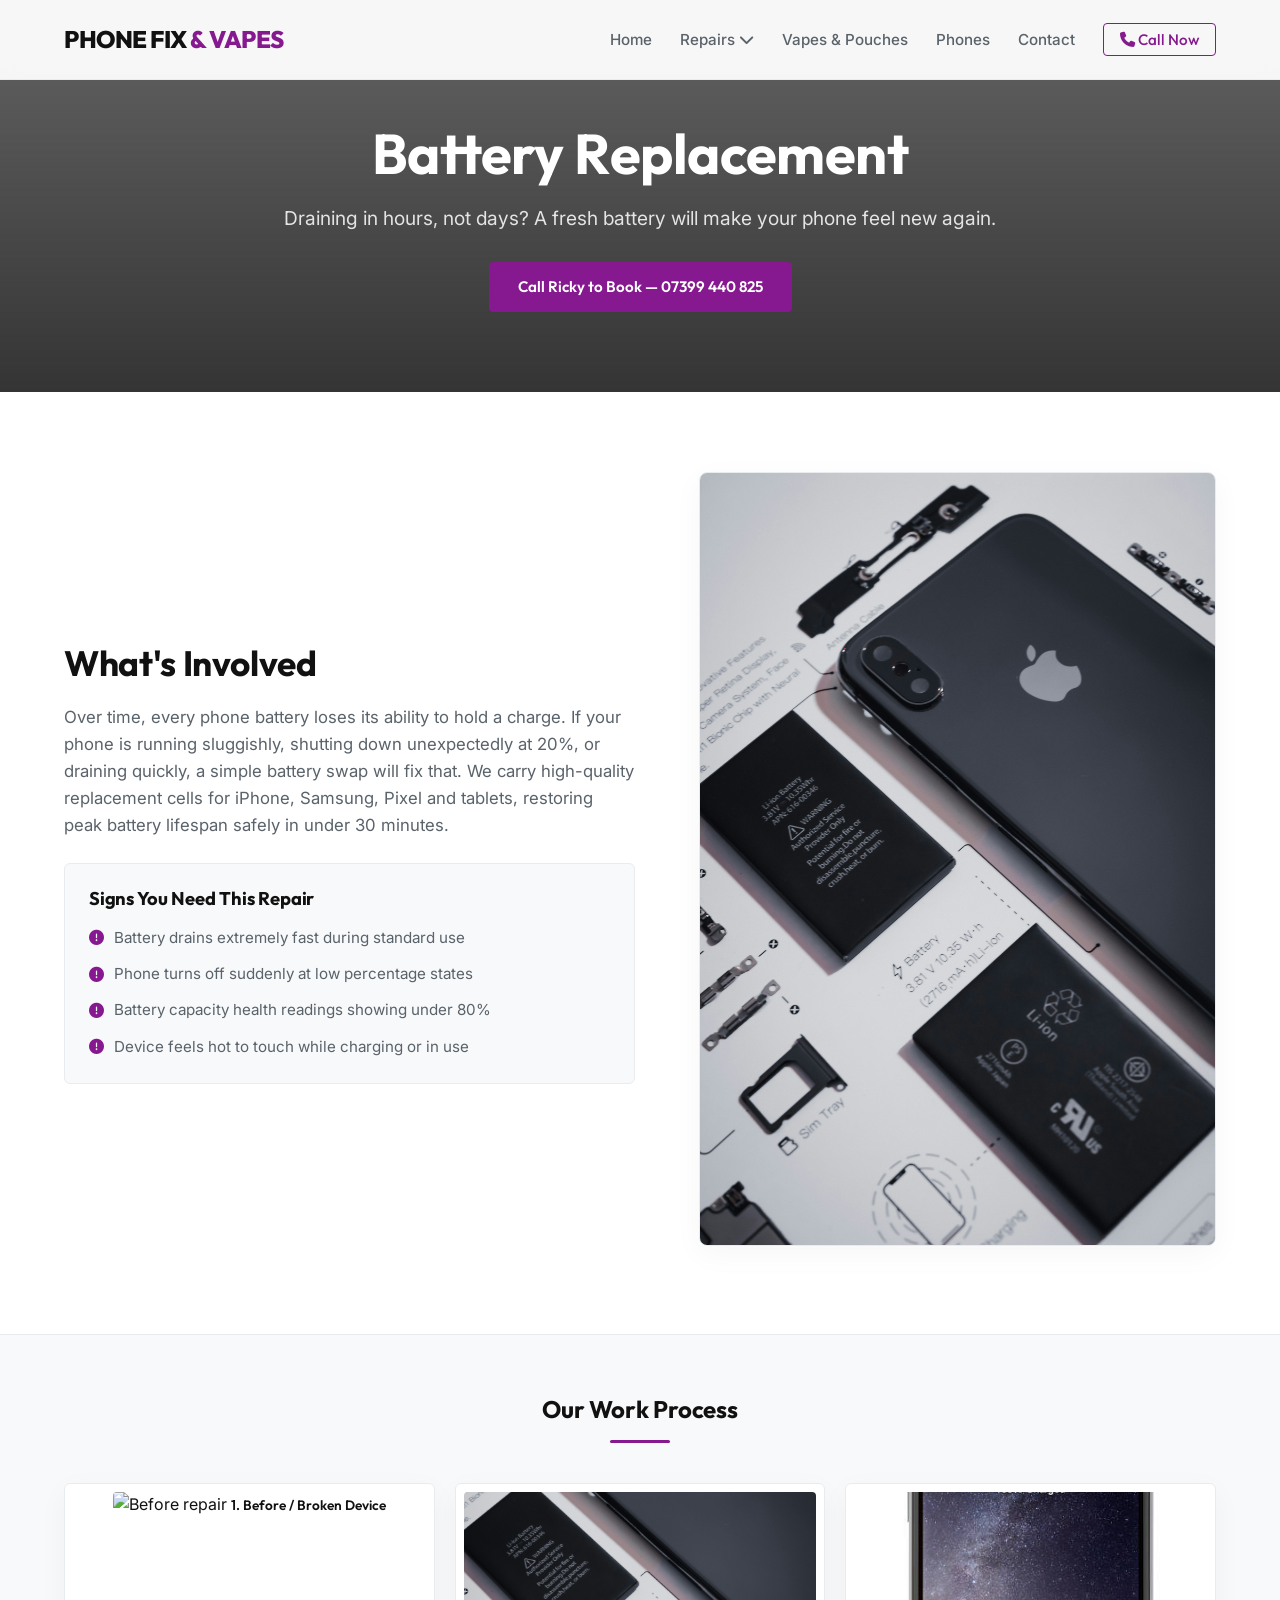
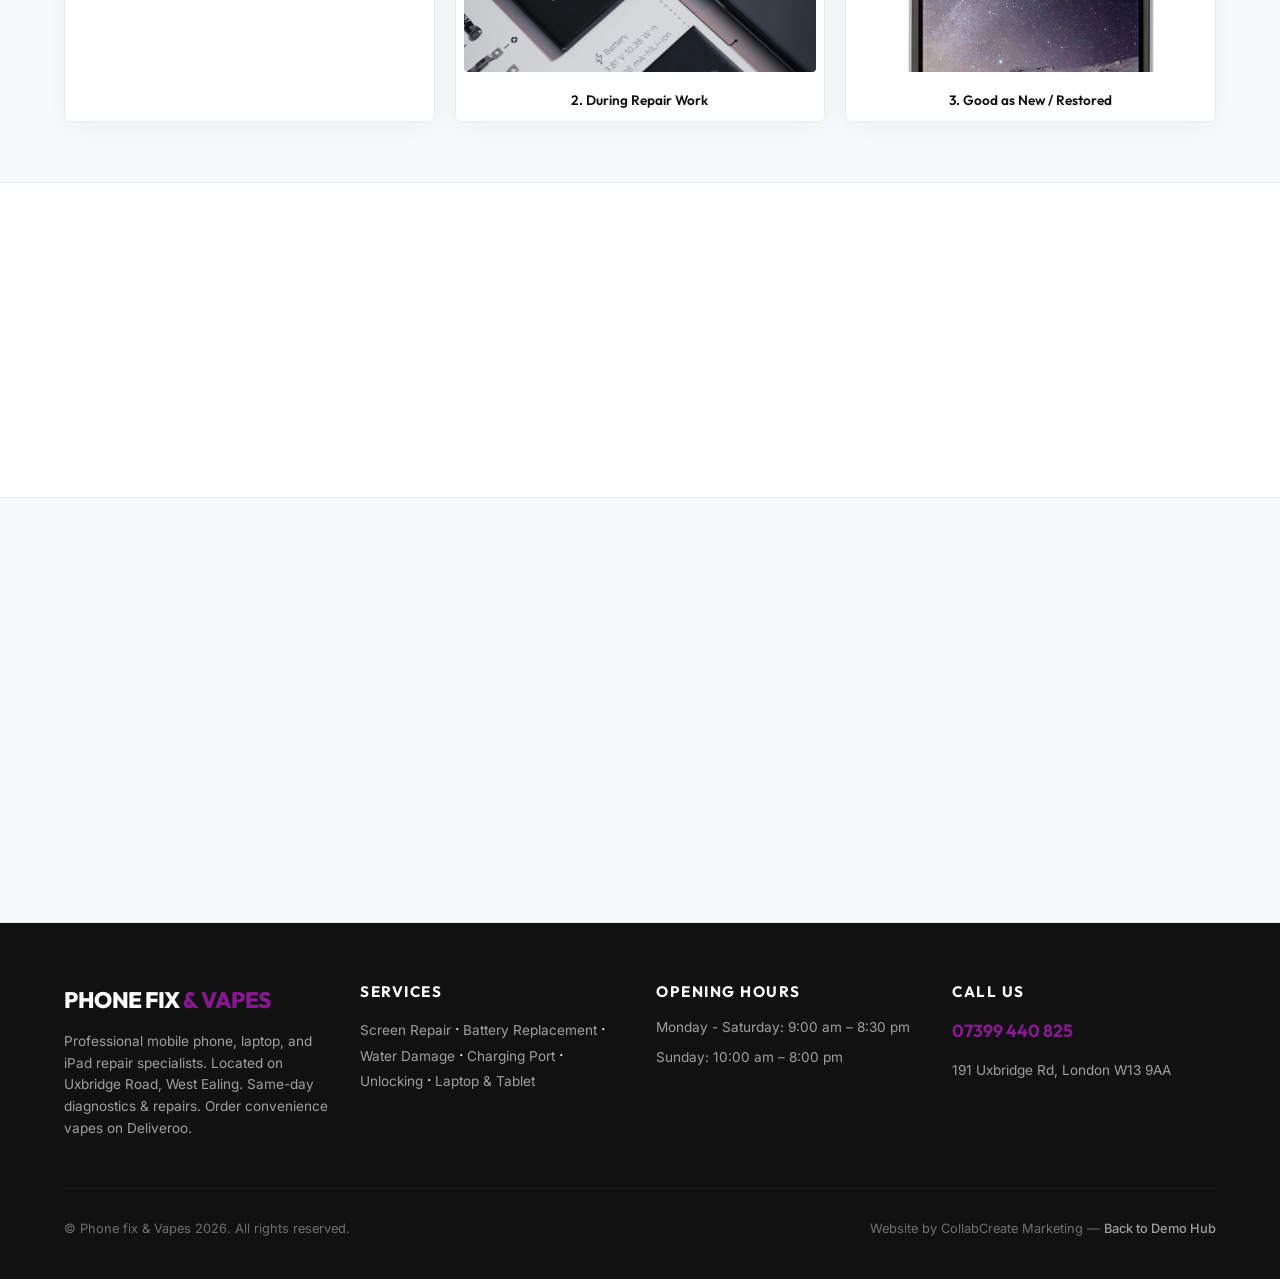
==== battery-replacement.html @ a638925f "Initial commit" ====
<!DOCTYPE html>
<html lang="en">
<head>
    <meta charset="UTF-8">
    <meta name="viewport" content="width=device-width, initial-scale=1.0">
    <title>Battery Replacement | Phone fix &amp; Vapes West Ealing</title>
    <meta name="description" content="Draining in hours, not days? A fresh battery will make your phone feel new again.">
    <!-- Google Fonts -->
    <link href="https://fonts.googleapis.com/css2?family=Outfit:wght@300;400;500;600;700;800&family=Inter:wght@300;400;500;600;700&display=swap" rel="stylesheet">
    <!-- FontAwesome Icons -->
    <link rel="stylesheet" href="https://cdnjs.cloudflare.com/ajax/libs/font-awesome/6.4.0/css/all.min.css">
    <!-- CSS Stylesheet -->
    <link rel="stylesheet" href="style.css">
</head>
<body>
    <!-- Sticky Navigation Bar -->
    <nav class="navbar">
        <div class="container nav-container">
            <a href="index.html" class="logo">PHONE FIX <span class="primary-text">&amp; VAPES</span></a>
            <ul class="nav-links" id="navLinks">
                <li><a href="index.html">Home</a></li>
                <li class="dropdown">
                    <a href="#" class="dropdown-trigger">Repairs <i class="fa-solid fa-chevron-down"></i></a>
                    <ul class="dropdown-menu">
                        <li><a href="screen-repair.html">Screen Repair</a></li>
                        <li><a href="battery-replacement.html">Battery Replacement</a></li>
                        <li><a href="water-damage.html">Water Damage</a></li>
                        <li><a href="charging-port.html">Charging Port Repair</a></li>
                        <li><a href="phone-unlocking.html">Phone Unlocking</a></li>
                        <li><a href="laptop-tablet.html">Laptop &amp; Tablet Repair</a></li>
                    </ul>
                </li>
                <li><a href="vapes-pouches.html">Vapes &amp; Pouches</a></li>
                <li><a href="phones-in-store.html">Phones</a></li>
                <li><a href="contact.html">Contact</a></li>
                <li><a href="tel:07399440825" class="btn-nav-cta"><i class="fa-solid fa-phone"></i> Call Now</a></li>
            </ul>
            <div class="hamburger" id="hamburger">
                <i class="fa-solid fa-bars"></i>
            </div>
        </div>
    </nav>

    <!-- Service Hero -->
    <section class="service-hero" style="background-image: linear-gradient(rgba(17, 17, 17, 0.65), rgba(17, 17, 17, 0.85)), url('Battery dead image 1.jpg');">
        <div class="container text-center reveal">
            <h1>Battery Replacement</h1>
            <p>Draining in hours, not days? A fresh battery will make your phone feel new again.</p>
            <a href="tel:07399440825" class="btn btn-primary">Call Ricky to Book — 07399 440 825</a>
        </div>
    </section>

    <!-- What's Involved -->
    <section class="service-details">
        <div class="container details-grid">
            <div class="details-text reveal">
                <h2>What's Involved</h2>
                <p>Over time, every phone battery loses its ability to hold a charge. If your phone is running sluggishly, shutting down unexpectedly at 20%, or draining quickly, a simple battery swap will fix that. We carry high-quality replacement cells for iPhone, Samsung, Pixel and tablets, restoring peak battery lifespan safely in under 30 minutes.</p>
                
                <div class="symptoms-box">
                    <h3>Signs You Need This Repair</h3>
                    <ul class="symptoms-list">
                        <li><i class='fa-solid fa-circle-exclamation'></i> Battery drains extremely fast during standard use</li><li><i class='fa-solid fa-circle-exclamation'></i> Phone turns off suddenly at low percentage states</li><li><i class='fa-solid fa-circle-exclamation'></i> Battery capacity health readings showing under 80%</li><li><i class='fa-solid fa-circle-exclamation'></i> Device feels hot to touch while charging or in use</li>
                    </ul>
                </div>
            </div>
            <div class="details-image reveal">
                <img src="Battery replacment page 2.jpg" alt="Technician working on device" class="in-process-img">
            </div>
        </div>
    </section>

    <!-- Gallery Row -->
    <section class="service-gallery">
        <div class="container">
            <div class="section-header text-center reveal">
                <h2>Our Work Process</h2>
                <div class="accent-divider"></div>
            </div>
            <div class="gallery-row reveal">
                <div class="gallery-item-wrapper" onclick="openLightbox('Battery dead image 1.jpg', 'Initial Diagnosis State')">
                    <img src="Battery dead image 1.jpg" alt="Before repair">
                    <span>1. Before / Broken Device</span>
                </div>
                <div class="gallery-item-wrapper" onclick="openLightbox('Battery replacment page 2.jpg', 'Repair Work In Progress')">
                    <img src="Battery replacment page 2.jpg" alt="During repair">
                    <span>2. During Repair Work</span>
                </div>
                <div class="gallery-item-wrapper" onclick="openLightbox('Battery fixed 100 percent.jpg', 'Final Repaired Device')">
                    <img src="Battery fixed 100 percent.jpg" alt="After repair">
                    <span>3. Good as New / Restored</span>
                </div>
            </div>
        </div>
    </section>

    <!-- CTA Section -->
    <section class="service-cta text-center reveal">
        <div class="container">
            <h2>Don't Wait — Get It Fixed Today</h2>
            <p>Most Battery Replacement repairs are completed in under 30 minutes. Walk in or call Ricky to check parts.</p>
            <a href="tel:07399440825" class="btn btn-primary">Call 07399 440 825</a>
        </div>
    </section>

    <!-- Related Services -->
    <section class="related-services">
        <div class="container">
            <div class="section-header text-center reveal">
                <h2>Other Repairs We Do</h2>
                <div class="accent-divider"></div>
            </div>
            <div class="related-grid reveal">
                <div class="related-card">
                    <h3>Screen Repair</h3>
                    <p>Shattered glass or dead pixel replacement panel swaps.</p>
                    <a href="screen-repair.html" class="learn-more">Learn More &rarr;</a>
                </div>
                <div class="related-card">
                    <h3>Battery Replacement</h3>
                    <p>Restore charge lifespan back to original full day limits.</p>
                    <a href="battery-replacement.html" class="learn-more">Learn More &rarr;</a>
                </div>
                <div class="related-card">
                    <h3>Charging Port Repair</h3>
                    <p>Resolve bad connectors or charger cords slipping free.</p>
                    <a href="charging-port.html" class="learn-more">Learn More &rarr;</a>
                </div>
            </div>
        </div>
    </section>
    
    <!-- Shared Footer -->
    <footer class="footer">
        <div class="container">
            <div class="footer-grid">
                <div class="footer-brand">
                    <a href="index.html" class="footer-logo">PHONE FIX <span class="primary-text">&amp; VAPES</span></a>
                    <p>Professional mobile phone, laptop, and iPad repair specialists. Located on Uxbridge Road, West Ealing. Same-day diagnostics & repairs. Order convenience vapes on Deliveroo.</p>
                </div>
                <div class="footer-links">
                    <h4>Services</h4>
                    <p>
                        <a href="screen-repair.html">Screen Repair</a> &middot; 
                        <a href="battery-replacement.html">Battery Replacement</a> &middot; 
                        <a href="water-damage.html">Water Damage</a> &middot; 
                        <a href="charging-port.html">Charging Port</a> &middot; 
                        <a href="phone-unlocking.html">Unlocking</a> &middot; 
                        <a href="laptop-tablet.html">Laptop &amp; Tablet</a>
                    </p>
                </div>
                <div class="footer-hours">
                    <h4>Opening Hours</h4>
                    <ul>
                        <li>Monday - Saturday: 9:00 am &ndash; 8:30 pm</li>
                        <li>Sunday: 10:00 am &ndash; 8:00 pm</li>
                    </ul>
                </div>
                <div class="footer-contact">
                    <h4>Call us</h4>
                    <p class="phone-num"><a href="tel:07399440825">07399 440 825</a></p>
                    <p class="address-text" style="margin-top: 15px;">191 Uxbridge Rd, London W13 9AA</p>
                </div>
            </div>
            <div class="footer-bottom">
                <p>&copy; Phone fix &amp; Vapes 2026. All rights reserved.</p>
                <p class="agency-credit">Website by CollabCreate Marketing &mdash; <a href="http://localhost:8080/index.html">Back to Demo Hub</a></p>
            </div>
        </div>
    </footer>

    <!-- Lightbox Modal -->
    <div id="lightbox" class="lightbox" onclick="closeLightbox()">
        <span class="lightbox-close" onclick="closeLightbox()">&times;</span>
        <img id="lightbox-img" class="lightbox-content" src="" alt="Enlarged gallery view">
        <div id="lightbox-caption" class="lightbox-caption"></div>
    </div>

    <!-- Core JavaScript -->
    <script>
        // Hamburger toggle
        const hamburger = document.getElementById('hamburger');
        const navLinks = document.getElementById('navLinks');
        
        hamburger.addEventListener('click', () => {
            navLinks.classList.toggle('active');
            hamburger.querySelector('i').classList.toggle('fa-bars');
            hamburger.querySelector('i').classList.toggle('fa-xmark');
        });

        // Intersection Observer Scroll Animations
        const revealElements = document.querySelectorAll('.reveal');
        const observer = new IntersectionObserver((entries, obs) => {
            entries.forEach(entry => {
                if (entry.isIntersecting) {
                    entry.target.classList.add('active');
                    obs.unobserve(entry.target);
                }
            });
        }, { threshold: 0.15 });
        revealElements.forEach(el => observer.observe(el));

        // Lightbox functionality
        function openLightbox(src, caption) {
            const lightbox = document.getElementById('lightbox');
            const img = document.getElementById('lightbox-img');
            const cap = document.getElementById('lightbox-caption');
            
            img.src = src;
            cap.innerHTML = caption;
            lightbox.classList.add('active');
            
            document.body.style.overflow = 'hidden';
        }

        function closeLightbox() {
            const lightbox = document.getElementById('lightbox');
            lightbox.classList.remove('active');
            document.body.style.overflow = '';
        }
    </script>
</body>
</html>
---- style.css ----
/* Phone fix & Vapes Site Stylesheet */
:root {
    --bg-main: #ffffff;
    --bg-card: #ffffff;
    --bg-alternate: #f8f9fa;
    --text-main: #111111;
    --text-muted: #5a626a;
    --border-color: #e9ecef;
    --primary: #86198f; /* Brand Purple/Magenta */
    --primary-hover: #a21caf;
    --primary-glow: rgba(162, 28, 175, 0.15);
    --shadow: 0 8px 30px rgba(0, 0, 0, 0.04);
    --font-sans: 'Inter', sans-serif;
    --font-heading: 'Outfit', sans-serif;
    --nav-height: 80px;
}

/* Global Reset */
* {
    margin: 0;
    padding: 0;
    box-sizing: border-box;
}

html, body {
    width: 100%;
    overflow-x: hidden;
    background-color: var(--bg-main);
    color: var(--text-main);
    font-family: var(--font-sans);
    line-height: 1.6;
    scroll-behavior: smooth;
}

/* Layout Utilities */
.container {
    max-width: 1200px;
    margin: 0 auto;
    padding: 0 24px;
    width: 100%;
}

.text-center {
    text-align: center;
}

.primary-text {
    color: var(--primary);
}

.accent-divider {
    width: 60px;
    height: 3px;
    background-color: var(--primary);
    margin: 16px auto 0;
    border-radius: 2px;
}

.section-subtitle {
    display: inline-block;
    font-family: var(--font-heading);
    font-size: 0.8rem;
    font-weight: 700;
    text-transform: uppercase;
    letter-spacing: 3px;
    color: var(--primary);
    margin-bottom: 12px;
}

/* Typography */
h1, h2, h3, h4 {
    font-family: var(--font-heading);
    font-weight: 700;
    letter-spacing: -0.01em;
    line-height: 1.2;
}

/* Scroll Animations */
.reveal {
    opacity: 0;
    transform: translateY(30px);
    transition: all 0.8s cubic-bezier(0.16, 1, 0.3, 1);
}

.reveal.active {
    opacity: 1;
    transform: translateY(0);
}

/* Buttons */
.btn {
    display: inline-flex;
    align-items: center;
    justify-content: center;
    gap: 10px;
    padding: 12px 28px;
    font-family: var(--font-heading);
    font-size: 0.95rem;
    font-weight: 600;
    text-decoration: none;
    border-radius: 4px;
    transition: all 0.3s ease;
    cursor: pointer;
}

.btn-primary {
    background-color: var(--primary);
    color: #ffffff;
    border: 1px solid var(--primary);
}

.btn-primary:hover {
    background-color: var(--primary-hover);
    border-color: var(--primary-hover);
    transform: translateY(-2px);
    box-shadow: 0 8px 20px var(--primary-glow);
}

.btn-outline {
    background-color: transparent;
    color: var(--text-main);
    border: 1px solid var(--border-color);
}

.btn-outline:hover {
    background-color: var(--bg-alternate);
    border-color: var(--primary);
    color: var(--primary);
    transform: translateY(-2px);
}

.deliveroo-tag {
    display: inline-flex;
    align-items: center;
    gap: 6px;
    background-color: #00cdbc;
    color: #ffffff;
    font-family: var(--font-heading);
    font-size: 0.85rem;
    font-weight: 700;
    padding: 10px 18px;
    border-radius: 4px;
    box-shadow: var(--shadow);
}

/* Navigation Bar */
.navbar {
    position: fixed;
    top: 0;
    left: 0;
    width: 100%;
    height: var(--nav-height);
    background-color: rgba(255, 255, 255, 0.95);
    backdrop-filter: blur(8px);
    -webkit-backdrop-filter: blur(8px);
    border-bottom: 1px solid var(--border-color);
    z-index: 1000;
    display: flex;
    align-items: center;
}

.nav-container {
    display: flex;
    justify-content: space-between;
    align-items: center;
}

.logo {
    font-family: var(--font-heading);
    font-size: 1.5rem;
    font-weight: 800;
    color: var(--text-main);
    text-decoration: none;
    letter-spacing: -0.5px;
}

.nav-links {
    display: flex;
    align-items: center;
    list-style: none;
    gap: 28px;
}

.nav-links a {
    color: var(--text-muted);
    text-decoration: none;
    font-size: 0.95rem;
    font-weight: 500;
    transition: color 0.3s ease;
}

.nav-links a:hover {
    color: var(--text-main);
}

.btn-nav-cta {
    background-color: transparent;
    color: var(--primary) !important;
    border: 1px solid var(--primary);
    padding: 6px 16px;
    border-radius: 4px;
    font-family: var(--font-heading);
    font-size: 0.85rem;
    font-weight: 600;
}

.btn-nav-cta:hover {
    background-color: var(--primary);
    color: #ffffff !important;
}

.hamburger {
    display: none;
    color: var(--text-main);
    font-size: 1.4rem;
    cursor: pointer;
}

/* Dropdown Menu */
.dropdown {
    position: relative;
}

.dropdown-menu {
    display: none;
    position: absolute;
    top: 100%;
    left: 0;
    background-color: var(--bg-card);
    border: 1px solid var(--border-color);
    box-shadow: var(--shadow);
    list-style: none;
    min-width: 220px;
    border-radius: 4px;
    padding: 10px 0;
    z-index: 100;
}

.dropdown-menu li a {
    display: block;
    padding: 10px 20px;
    color: var(--text-main);
    font-size: 0.9rem;
    text-transform: none;
    letter-spacing: normal;
}

.dropdown-menu li a:hover {
    background-color: var(--bg-alternate);
    color: var(--primary);
}

.dropdown:hover .dropdown-menu {
    display: block;
}

/* Hero Section */
.hero {
    padding: calc(var(--nav-height) + 60px) 0 80px;
    background-size: cover;
    background-position: center;
    position: relative;
}

.hero-grid {
    display: grid;
    grid-template-columns: 1.1fr 0.9fr;
    gap: 48px;
    align-items: center;
}

.hero-content .eyebrow {
    font-family: var(--font-heading);
    color: var(--primary);
    font-size: 0.8rem;
    font-weight: 700;
    text-transform: uppercase;
    letter-spacing: 3px;
    margin-bottom: 20px;
    display: block;
}

.hero h1 {
    font-size: 3.8rem;
    margin-bottom: 20px;
    color: var(--text-main);
}

.hero-tagline {
    font-size: 1.15rem;
    color: var(--text-muted);
    margin-bottom: 32px;
}

.hero-btns {
    display: flex;
    gap: 16px;
    margin-bottom: 32px;
}

.walk-ins-tag {
    display: flex;
    flex-wrap: wrap;
    gap: 12px;
}

.badge {
    display: inline-flex;
    align-items: center;
    gap: 6px;
    background-color: var(--bg-alternate);
    border: 1px solid var(--border-color);
    color: var(--text-muted);
    padding: 6px 12px;
    border-radius: 4px;
    font-size: 0.8rem;
    font-weight: 600;
}

.badge i {
    color: var(--primary);
}

.hero-image-wrapper {
    position: relative;
    width: 100%;
}

.hero-image-frame {
    position: relative;
    border: 1px solid var(--border-color);
    padding: 10px;
    border-radius: 8px;
    background-color: var(--bg-card);
    box-shadow: var(--shadow);
    cursor: pointer;
    overflow: hidden;
}

.hero-image {
    width: 100%;
    border-radius: 4px;
    display: block;
    object-fit: cover;
    aspect-ratio: 4/5;
    transition: transform 0.5s ease;
}

.hero-image-frame:hover .hero-image {
    transform: scale(1.02);
}

.frame-overlay {
    position: absolute;
    top: 10px;
    left: 10px;
    right: 10px;
    bottom: 10px;
    background-color: rgba(17, 17, 17, 0.85);
    display: flex;
    flex-direction: column;
    align-items: center;
    justify-content: center;
    gap: 10px;
    color: #ffffff;
    opacity: 0;
    transition: opacity 0.3s ease;
    border-radius: 4px;
}

.hero-image-frame:hover .frame-overlay {
    opacity: 1;
}

.frame-overlay i {
    font-size: 1.8rem;
    color: var(--primary);
}

.frame-overlay span {
    font-family: var(--font-heading);
    font-size: 0.8rem;
    font-weight: 600;
    text-transform: uppercase;
    letter-spacing: 1.5px;
}

/* Services Grid on Home */
.services {
    padding: 80px 0;
    background-color: var(--bg-alternate);
    border-top: 1px solid var(--border-color);
    border-bottom: 1px solid var(--border-color);
}

.services .section-header {
    margin-bottom: 48px;
}

.services .subheading {
    color: var(--text-muted);
    font-size: 1.05rem;
    margin-top: 8px;
}

.services-grid {
    display: grid;
    grid-template-columns: repeat(3, 1fr);
    gap: 24px;
}

.service-card-link {
    text-decoration: none;
}

.service-card {
    height: 280px;
    border-radius: 8px;
    background-size: cover;
    background-position: center;
    position: relative;
    overflow: hidden;
    display: flex;
    align-items: flex-end;
    transition: transform 0.3s ease, box-shadow 0.3s ease;
}

.service-card:hover {
    transform: translateY(-4px);
    box-shadow: 0 12px 30px rgba(0, 0, 0, 0.15);
}

.card-content {
    padding: 24px;
    color: #ffffff;
    width: 100%;
    z-index: 2;
}

.service-card h3 {
    font-size: 1.4rem;
    margin-bottom: 6px;
    color: #ffffff;
}

.service-card p {
    font-size: 0.85rem;
    color: rgba(255, 255, 255, 0.8);
    margin-bottom: 12px;
}

.learn-more {
    font-family: var(--font-heading);
    font-size: 0.85rem;
    font-weight: 600;
    color: var(--primary);
}

/* Why Us Section */
.why-us {
    padding: 80px 0;
}

.why-us-grid {
    display: grid;
    grid-template-columns: repeat(3, 1fr);
    gap: 32px;
    margin-top: 48px;
}

.why-card {
    background-color: var(--bg-card);
    border: 1px solid var(--border-color);
    border-radius: 8px;
    padding: 32px;
    box-shadow: var(--shadow);
}

.why-icon {
    font-size: 2.2rem;
    color: var(--primary);
    margin-bottom: 20px;
}

.why-card h3 {
    font-size: 1.25rem;
    margin-bottom: 12px;
}

.why-card p {
    color: var(--text-muted);
    font-size: 0.9rem;
}

/* Vapes Teaser */
.vapes-teaser {
    padding: 80px 0;
    background-color: var(--bg-alternate);
    border-top: 1px solid var(--border-color);
    border-bottom: 1px solid var(--border-color);
}

.vapes-teaser-grid {
    display: grid;
    grid-template-columns: 1.1fr 0.9fr;
    gap: 48px;
    align-items: center;
}

.vapes-teaser-content h2 {
    font-size: 2.5rem;
    margin-bottom: 16px;
}

.vapes-teaser-content p {
    color: var(--text-muted);
    margin-bottom: 24px;
    font-size: 1.05rem;
}

.disclaimer-text {
    font-size: 0.75rem;
    color: var(--text-muted);
    margin-top: 16px;
}

.teaser-brand-img {
    width: 45%;
    max-width: 180px;
    border-radius: 8px;
    border: 1px solid var(--border-color);
    box-shadow: var(--shadow);
}

.vape-brand-anchors {
    display: flex;
    justify-content: center;
    gap: 20px;
}

/* Phones Teaser */
.phones-teaser {
    padding: 80px 0;
}

.phones-teaser-grid {
    display: grid;
    grid-template-columns: 1fr 1fr;
    gap: 48px;
    align-items: center;
}

.phones-teaser-content h2 {
    font-size: 2.5rem;
    margin-bottom: 16px;
}

.phones-teaser-content p {
    color: var(--text-muted);
    margin-bottom: 24px;
    font-size: 1.05rem;
}

.phone-anchors-grid {
    display: grid;
    grid-template-columns: repeat(3, 1fr);
    gap: 16px;
}

.phone-item-card {
    text-align: center;
    background-color: var(--bg-alternate);
    border: 1px solid var(--border-color);
    padding: 16px;
    border-radius: 8px;
}

.phone-item-card img {
    width: 100%;
    height: auto;
    max-height: 120px;
    object-fit: contain;
    margin-bottom: 10px;
}

.phone-item-card span {
    font-family: var(--font-heading);
    font-size: 0.8rem;
    font-weight: 600;
}

/* Reviews on Home */
.reviews {
    padding: 80px 0;
    background-color: var(--bg-alternate);
    border-top: 1px solid var(--border-color);
    border-bottom: 1px solid var(--border-color);
}

.reviews-grid {
    display: grid;
    grid-template-columns: repeat(3, 1fr);
    gap: 24px;
    margin-top: 40px;
}

.review-card {
    background-color: var(--bg-card);
    border: 1px solid var(--border-color);
    padding: 32px;
    border-radius: 6px;
    box-shadow: var(--shadow);
    display: flex;
    flex-direction: column;
    justify-content: space-between;
}

.review-card .review-text {
    font-style: italic;
    font-size: 0.95rem;
    color: var(--text-muted);
    margin-bottom: 20px;
}

.review-author {
    font-family: var(--font-heading);
    font-weight: 600;
    font-size: 0.85rem;
    display: flex;
    justify-content: space-between;
    align-items: center;
}

.stars {
    color: #ffb400;
    font-size: 0.8rem;
}

/* Final CTA */
.final-cta {
    padding: 100px 0;
    background-size: cover;
    background-position: center;
    color: #ffffff;
}

.final-cta h2 {
    font-size: 3rem;
    margin-bottom: 16px;
    color: #ffffff;
}

.final-cta p {
    font-size: 1.15rem;
    color: rgba(255, 255, 255, 0.85);
    margin-bottom: 30px;
}

.btn-large {
    padding: 14px 40px;
    font-size: 1.1rem;
}

/* Service Page Styling */
.service-hero {
    padding: 120px 0 80px;
    background-size: cover;
    background-position: center;
    color: #ffffff;
}

.service-hero h1 {
    font-size: 3.5rem;
    color: #ffffff;
    margin-bottom: 16px;
}

.service-hero p {
    font-size: 1.2rem;
    color: rgba(255, 255, 255, 0.85);
    margin-bottom: 28px;
}

.details-grid {
    display: grid;
    grid-template-columns: 1.05fr 0.95fr;
    gap: 64px;
    align-items: center;
}

.service-details {
    padding: 80px 0;
}

.details-text h2 {
    font-size: 2.2rem;
    margin-bottom: 20px;
}

.details-text p {
    color: var(--text-muted);
    font-size: 1.05rem;
    margin-bottom: 24px;
}

.symptoms-box {
    background-color: var(--bg-alternate);
    border: 1px solid var(--border-color);
    padding: 24px;
    border-radius: 6px;
}

.symptoms-box h3 {
    font-size: 1.15rem;
    margin-bottom: 16px;
}

.symptoms-list {
    list-style: none;
    display: flex;
    flex-direction: column;
    gap: 12px;
}

.symptoms-list li {
    font-size: 0.95rem;
    color: var(--text-muted);
    display: flex;
    align-items: center;
    gap: 10px;
}

.symptoms-list li i {
    color: var(--primary);
}

.in-process-img {
    width: 100%;
    border-radius: 8px;
    border: 1px solid var(--border-color);
    box-shadow: var(--shadow);
}

.service-gallery {
    padding: 60px 0;
    background-color: var(--bg-alternate);
    border-top: 1px solid var(--border-color);
    border-bottom: 1px solid var(--border-color);
}

.gallery-row {
    display: grid;
    grid-template-columns: repeat(auto-fit, minmax(250px, 1fr));
    gap: 20px;
    margin-top: 40px;
}

.gallery-item-wrapper {
    background-color: var(--bg-card);
    border: 1px solid var(--border-color);
    border-radius: 6px;
    padding: 8px;
    cursor: pointer;
    text-align: center;
    box-shadow: var(--shadow);
}

.gallery-item-wrapper img {
    width: 100%;
    height: 180px;
    object-fit: cover;
    border-radius: 4px;
    margin-bottom: 8px;
}

.gallery-item-wrapper span {
    font-family: var(--font-heading);
    font-size: 0.85rem;
    font-weight: 600;
}

.service-cta {
    padding: 80px 0;
}

.service-cta h2 {
    font-size: 2.2rem;
    margin-bottom: 12px;
}

.service-cta p {
    color: var(--text-muted);
    margin-bottom: 24px;
}

.related-services {
    padding: 80px 0;
    background-color: var(--bg-alternate);
    border-top: 1px solid var(--border-color);
}

.related-grid {
    display: grid;
    grid-template-columns: repeat(3, 1fr);
    gap: 24px;
    margin-top: 40px;
}

.related-card {
    background-color: var(--bg-card);
    border: 1px solid var(--border-color);
    padding: 28px;
    border-radius: 6px;
    box-shadow: var(--shadow);
}

.related-card h3 {
    font-size: 1.2rem;
    margin-bottom: 10px;
}

.related-card p {
    font-size: 0.85rem;
    color: var(--text-muted);
    margin-bottom: 16px;
}

/* Page Hero Template */
.page-hero {
    padding: calc(var(--nav-height) + 40px) 0 40px;
    border-bottom: 1px solid var(--border-color);
    background-color: var(--bg-alternate);
}

.page-hero h1 {
    font-size: 3rem;
    margin-bottom: 8px;
}

.page-hero p {
    font-size: 1.1rem;
    color: var(--text-muted);
}

/* Vapes Page Specific */
.pouches-section, .vapes-section {
    padding: 80px 0;
}

.pouches-section {
    border-bottom: 1px solid var(--border-color);
}

.pouches-grid {
    display: grid;
    grid-template-columns: repeat(5, 1fr);
    gap: 20px;
    margin-top: 48px;
}

.vapes-grid-two {
    display: grid;
    grid-template-columns: repeat(2, 1fr);
    gap: 24px;
    max-width: 600px;
    margin: 48px auto 0;
}

.brand-card, .brand-card-two {
    background-color: var(--bg-card);
    border: 1px solid var(--border-color);
    padding: 16px;
    border-radius: 8px;
    text-align: center;
    box-shadow: var(--shadow);
}

.brand-card img, .brand-card-two img {
    width: 100%;
    height: 140px;
    object-fit: contain;
    margin-bottom: 12px;
}

.brand-card h3, .brand-card-two h3 {
    font-size: 1rem;
    font-family: var(--font-heading);
    font-weight: 700;
}

.vapes-cta, .phones-cta, .contact-cta {
    padding: 60px 0;
    background-color: var(--bg-alternate);
    border-top: 1px solid var(--border-color);
    border-bottom: 1px solid var(--border-color);
}

/* Phones In Store Page */
.phones-section {
    padding: 80px 0;
}

.intro-paragraph {
    max-width: 700px;
    margin: 0 auto 48px;
    font-size: 1.05rem;
    color: var(--text-muted);
}

.phones-grid {
    display: grid;
    grid-template-columns: repeat(3, 1fr);
    gap: 24px;
}

.phone-product-card {
    background-color: var(--bg-card);
    border: 1px solid var(--border-color);
    padding: 24px;
    border-radius: 8px;
    text-align: center;
    box-shadow: var(--shadow);
}

.phone-product-card img {
    width: 100%;
    height: 180px;
    object-fit: contain;
    margin-bottom: 16px;
}

.phone-product-card h3 {
    font-size: 1.15rem;
    margin-bottom: 8px;
}

.avail-badge {
    display: inline-block;
    font-family: var(--font-heading);
    font-size: 0.75rem;
    font-weight: 700;
    color: var(--primary);
    background-color: var(--primary-glow);
    padding: 4px 12px;
    border-radius: 20px;
}

/* Contact Page Specific */
.contact-details-section {
    padding: 80px 0;
}

.contact-grid-page {
    display: grid;
    grid-template-columns: 1fr 1fr;
    gap: 64px;
    align-items: center;
}

.contact-left-info h2 {
    font-size: 2.5rem;
    margin-bottom: 12px;
}

.phone-large {
    font-family: var(--font-heading);
    font-size: 1.6rem;
    font-weight: 700;
    margin-bottom: 30px;
}

.phone-large a {
    color: var(--primary);
    text-decoration: none;
}

.hours-box h3 {
    font-size: 1.15rem;
    margin-bottom: 16px;
}

.contact-hours-table {
    width: 100%;
    border-collapse: collapse;
}

.contact-hours-table tr {
    border-bottom: 1px solid var(--border-color);
}

.contact-hours-table tr:last-child {
    border-bottom: none;
}

.contact-hours-table td {
    padding: 10px 0;
    font-size: 0.95rem;
    color: var(--text-muted);
}

.contact-hours-table td:last-child {
    text-align: right;
    font-weight: 600;
    color: var(--text-main);
}

.exterior-img-container {
    width: 100%;
}

.exterior-img-style {
    width: 100%;
    max-height: 400px;
    object-fit: contain;
    border-radius: 8px;
    border: 1px solid var(--border-color);
    box-shadow: var(--shadow);
    margin: 0 auto;
    display: block;
}

.map-section {
    padding: 60px 0;
    background-color: var(--bg-alternate);
    border-top: 1px solid var(--border-color);
    border-bottom: 1px solid var(--border-color);
}

.contact-map-wrapper iframe {
    display: block;
    box-shadow: var(--shadow);
    border: 1px solid var(--border-color) !important;
    margin-top: 40px;
}

/* Footer Styling */
.footer {
    padding: 60px 0 40px;
    background-color: #111111;
    color: #ffffff;
    border-top: 1px solid var(--border-color);
}

.footer-grid {
    display: grid;
    grid-template-columns: repeat(4, 1fr);
    gap: 32px;
}

.footer-brand p {
    font-size: 0.85rem;
    color: rgba(255, 255, 255, 0.6);
    margin-top: 12px;
}

.footer-logo {
    font-family: var(--font-heading);
    font-size: 1.4rem;
    font-weight: 800;
    color: #ffffff;
    text-decoration: none;
    letter-spacing: -0.5px;
}

.footer-logo .primary-text {
    color: var(--primary);
}

.footer-links h4, .footer-hours h4, .footer-contact h4 {
    font-size: 0.95rem;
    font-family: var(--font-heading);
    text-transform: uppercase;
    letter-spacing: 1.5px;
    color: #ffffff;
    margin-bottom: 16px;
}

.footer-links p a {
    color: rgba(255, 255, 255, 0.6);
    text-decoration: none;
    font-size: 0.85rem;
    transition: color 0.3s ease;
}

.footer-links p a:hover {
    color: var(--primary);
}

.footer-hours ul {
    list-style: none;
    display: flex;
    flex-direction: column;
    gap: 8px;
    font-size: 0.85rem;
    color: rgba(255, 255, 255, 0.6);
}

.footer-contact p {
    font-size: 0.85rem;
    color: rgba(255, 255, 255, 0.6);
    margin-bottom: 6px;
}

.footer-contact p.phone-num a {
    font-family: var(--font-heading);
    font-weight: 700;
    color: var(--primary);
    font-size: 1.1rem;
    text-decoration: none;
}

.footer-bottom {
    display: flex;
    justify-content: space-between;
    align-items: center;
    border-top: 1px solid rgba(255, 255, 255, 0.05);
    padding-top: 30px;
    margin-top: 48px;
    color: rgba(255, 255, 255, 0.4);
    font-size: 0.8rem;
    flex-wrap: wrap;
    gap: 16px;
}

.agency-credit a {
    color: rgba(255, 255, 255, 0.6);
    text-decoration: none;
    font-weight: 500;
}

.agency-credit a:hover {
    color: var(--primary);
}

/* Lightbox Modal */
.lightbox {
    display: none;
    position: fixed;
    z-index: 2000;
    left: 0;
    top: 0;
    width: 100%;
    height: 100%;
    background-color: rgba(17, 17, 17, 0.95);
    align-items: center;
    justify-content: center;
    flex-direction: column;
}

.lightbox.active {
    display: flex;
}

.lightbox-content {
    margin: auto;
    display: block;
    max-width: 90%;
    max-height: 80vh;
    border-radius: 8px;
    border: 1px solid var(--border-color);
}

.lightbox-caption {
    margin: 15px auto;
    width: 80%;
    text-align: center;
    color: var(--primary);
    font-family: var(--font-heading);
    font-weight: 600;
    font-size: 1.2rem;
}

.lightbox-close {
    position: absolute;
    top: 24px;
    right: 32px;
    color: #ffffff;
    font-size: 2.5rem;
    font-weight: bold;
    cursor: pointer;
}

.lightbox-close:hover {
    color: var(--primary);
}

/* Responsive Rules */
@media (max-width: 992px) {
    h1 { font-size: 2.8rem !important; }
    h2 { font-size: 1.8rem !important; }
    .hero-grid { grid-template-columns: 1fr; text-align: center; }
    .hero-btns { justify-content: center; }
    .walk-ins-tag { justify-content: center; }
    .hero-image-wrapper { max-width: 450px; margin: 0 auto; }
    .services-grid { grid-template-columns: repeat(2, 1fr); }
    .why-us-grid { grid-template-columns: 1fr; gap: 20px; }
    .vapes-teaser-grid, .phones-teaser-grid, .contact-grid-page, .details-grid { grid-template-columns: 1fr; text-align: center; }
    .vape-brand-anchors { justify-content: center; }
    .phone-anchors-grid { max-width: 500px; margin: 0 auto; }
    .reviews-grid, .related-grid, .phones-grid { grid-template-columns: 1fr; }
    .footer-grid { grid-template-columns: repeat(2, 1fr); }
    .pouches-grid { grid-template-columns: repeat(3, 1fr); }
    .exterior-img-style { max-height: 300px; }
}

@media (max-width: 768px) {
    .hamburger { display: block; }
    .nav-links {
        display: none;
        flex-direction: column;
        position: absolute;
        top: var(--nav-height);
        left: 0;
        width: 100%;
        background-color: rgba(255, 255, 255, 0.98);
        border-bottom: 1px solid var(--border-color);
        padding: 30px;
        gap: 20px;
        align-items: center;
        box-shadow: var(--shadow);
    }
    .nav-links.active { display: flex; }
    .dropdown-menu { position: static; box-shadow: none; border: none; text-align: center; display: block; padding: 0; }
    .dropdown:hover .dropdown-menu { display: block; }
    .footer-grid { grid-template-columns: 1fr; text-align: center; }
    .footer-hours ul { align-items: center; }
    .footer-bottom { flex-direction: column; text-align: center; }
    .pouches-grid { grid-template-columns: repeat(2, 1fr); }
}
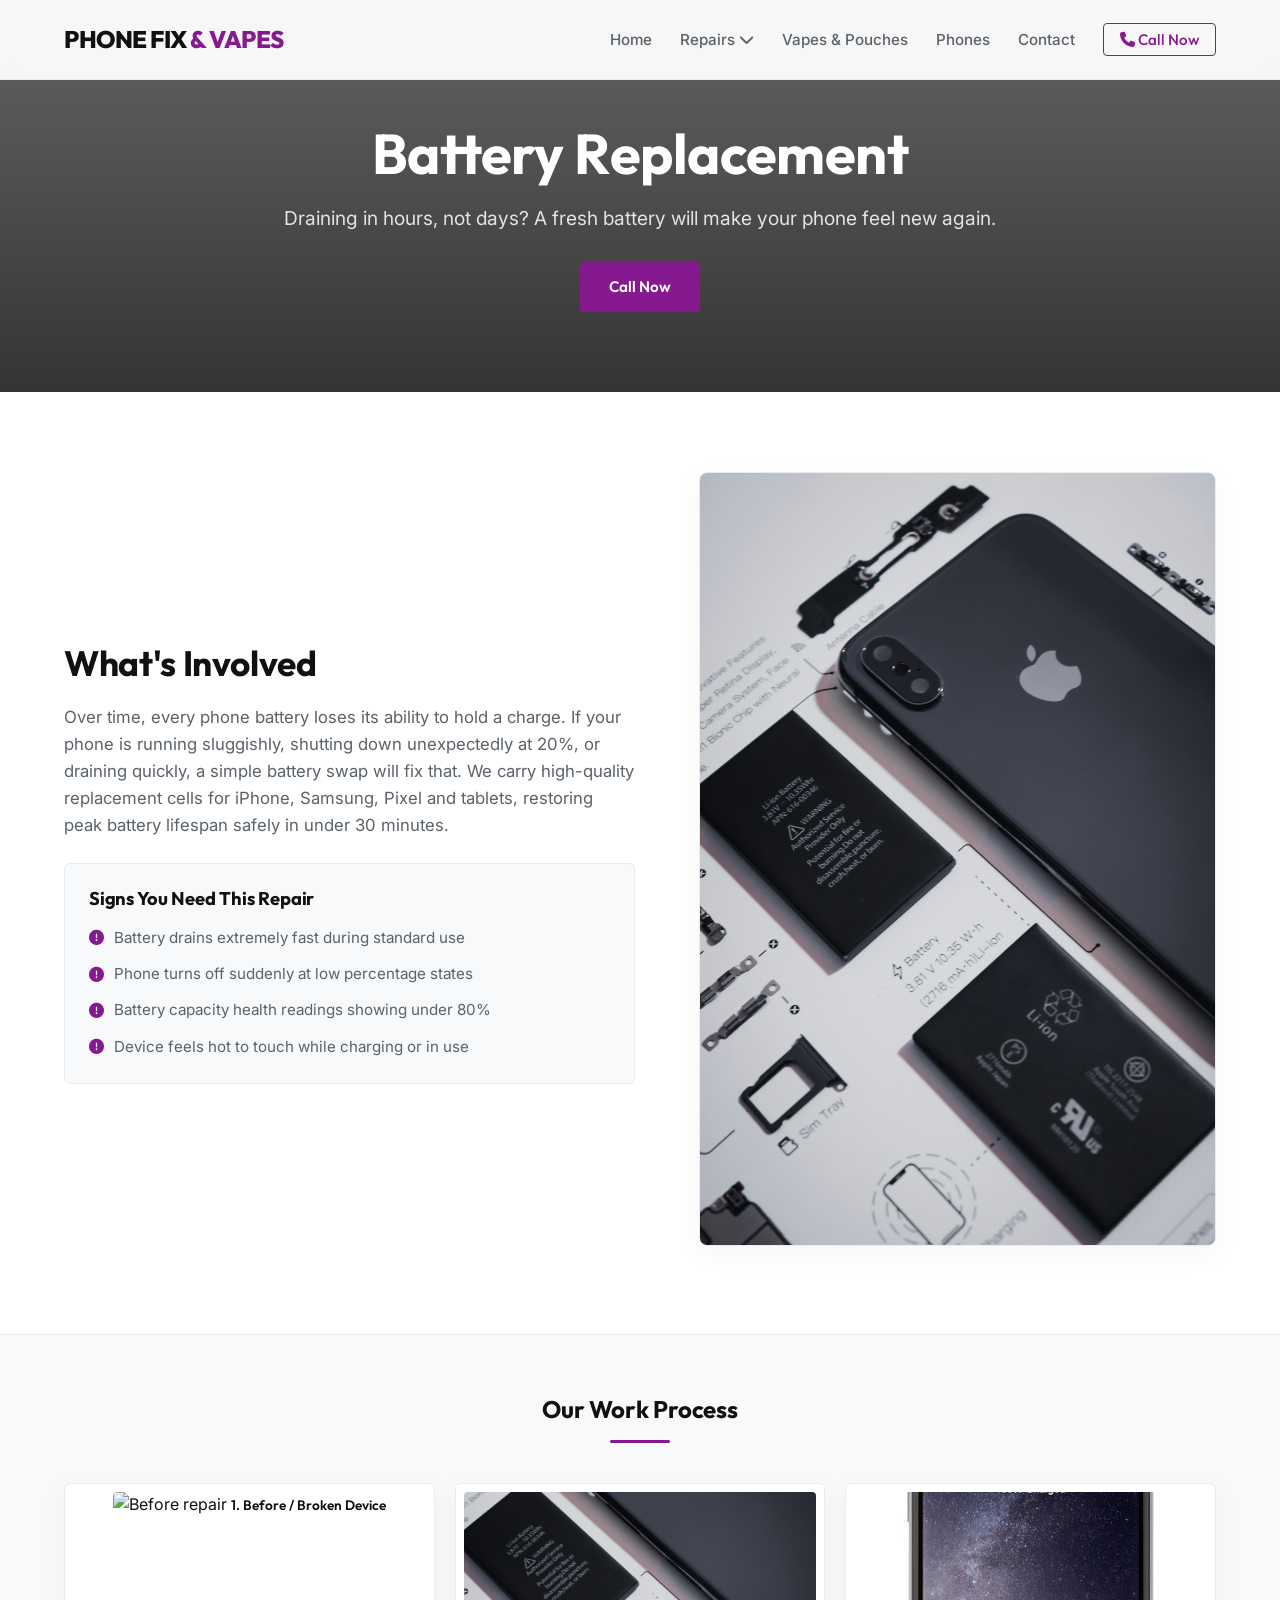
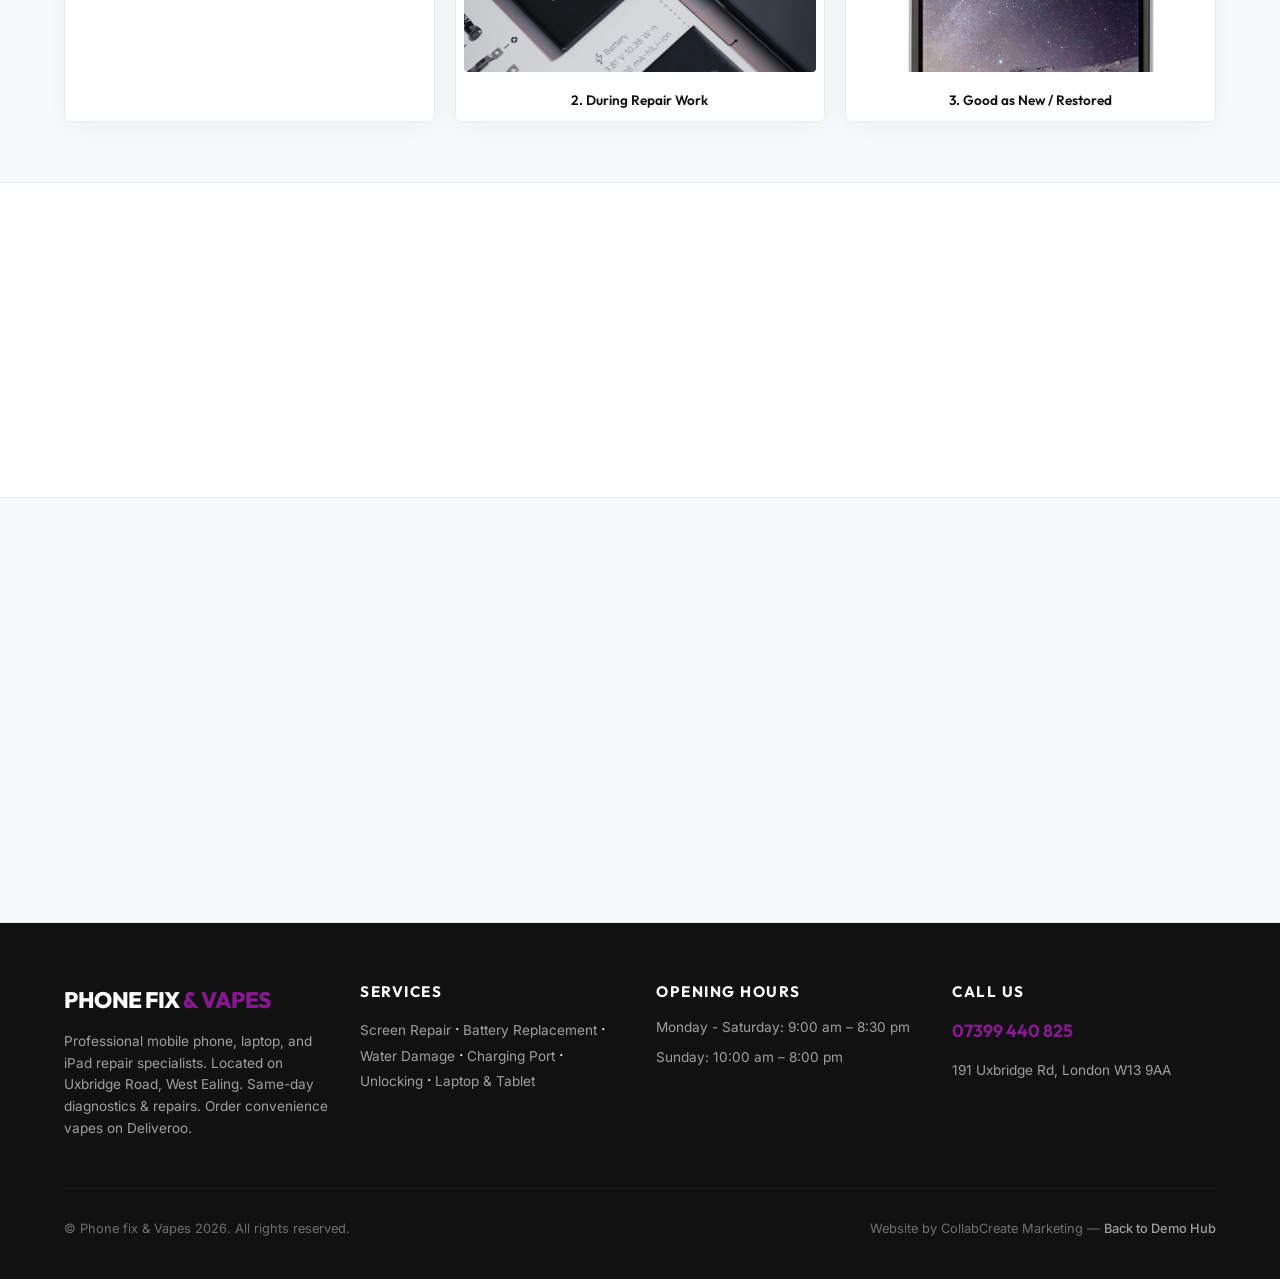
==== commit 250435cd: "Optimize for mobile, fix hero image crop, stack services, clean phone links, resolve laptop image du" ====
--- a/battery-replacement.html
+++ b/battery-replacement.html
@@ -46,7 +46,7 @@
         <div class="container text-center reveal">
             <h1>Battery Replacement</h1>
             <p>Draining in hours, not days? A fresh battery will make your phone feel new again.</p>
-            <a href="tel:07399440825" class="btn btn-primary">Call Ricky to Book — 07399 440 825</a>
+            <a href="tel:07399440825" class="btn btn-primary">Call Now</a>
         </div>
     </section>
 
@@ -77,7 +77,7 @@
                 <h2>Our Work Process</h2>
                 <div class="accent-divider"></div>
             </div>
-            <div class="gallery-row reveal">
+            <div class="gallery-row battery-gallery reveal">
                 <div class="gallery-item-wrapper" onclick="openLightbox('Battery dead image 1.jpg', 'Initial Diagnosis State')">
                     <img src="Battery dead image 1.jpg" alt="Before repair">
                     <span>1. Before / Broken Device</span>
@@ -99,7 +99,7 @@
         <div class="container">
             <h2>Don't Wait — Get It Fixed Today</h2>
             <p>Most Battery Replacement repairs are completed in under 30 minutes. Walk in or call Ricky to check parts.</p>
-            <a href="tel:07399440825" class="btn btn-primary">Call 07399 440 825</a>
+            <a href="tel:07399440825" class="btn btn-primary">Call Now</a>
         </div>
     </section>
 
--- a/style.css
+++ b/style.css
@@ -1204,6 +1204,8 @@
 }
 
 @media (max-width: 768px) {
+    .services-grid { grid-template-columns: 1fr !important; }
+
     .hamburger { display: block; }
     .nav-links {
         display: none;
@@ -1227,3 +1229,18 @@
     .footer-bottom { flex-direction: column; text-align: center; }
     .pouches-grid { grid-template-columns: repeat(2, 1fr); }
 }
+
+/* Fix Phone Unlocking Hero positioning on Mobile */
+@media (max-width: 768px) {
+    .phone-unlock-hero {
+        background-position: center 25% !important;
+    }
+}
+
+/* Prevent cropping of battery screenshots in hero journey on Mobile */
+@media (max-width: 768px) {
+    .battery-gallery img {
+        object-fit: contain !important;
+        background-color: var(--bg-alternate) !important;
+    }
+}
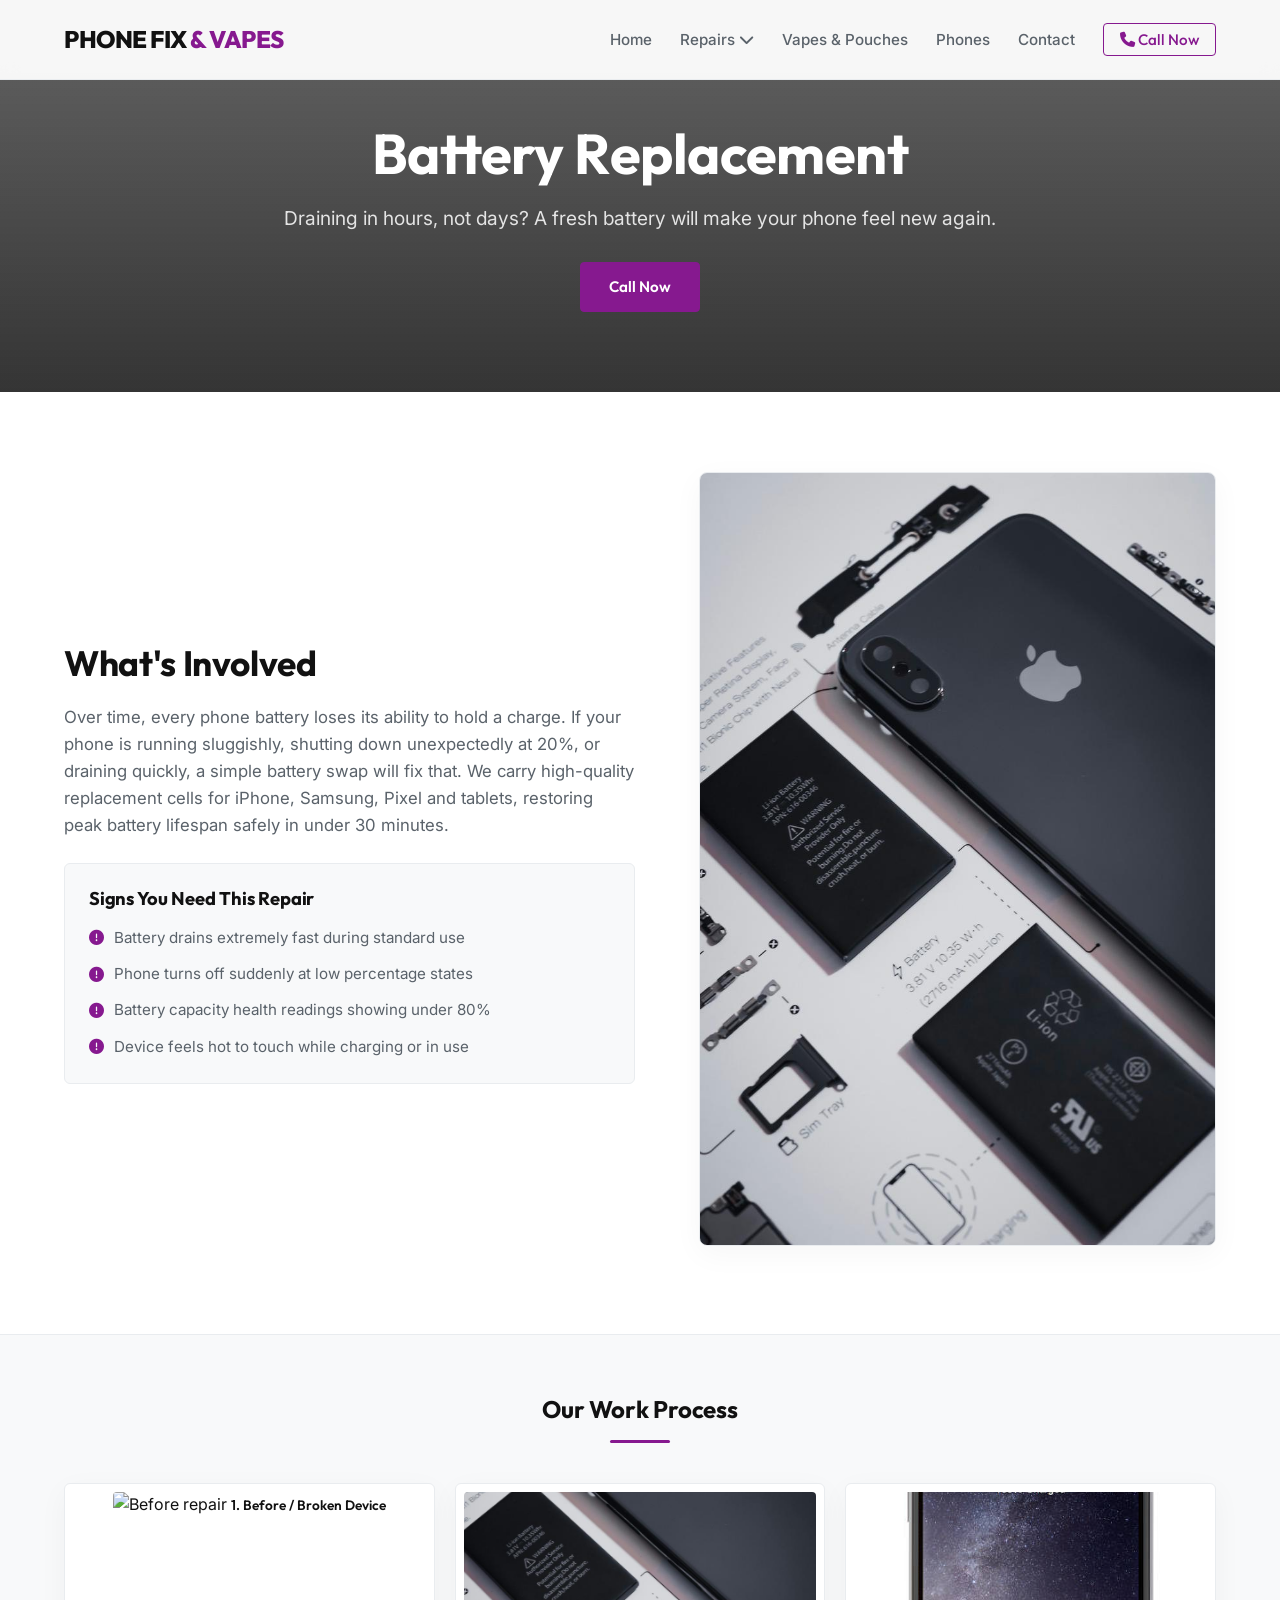
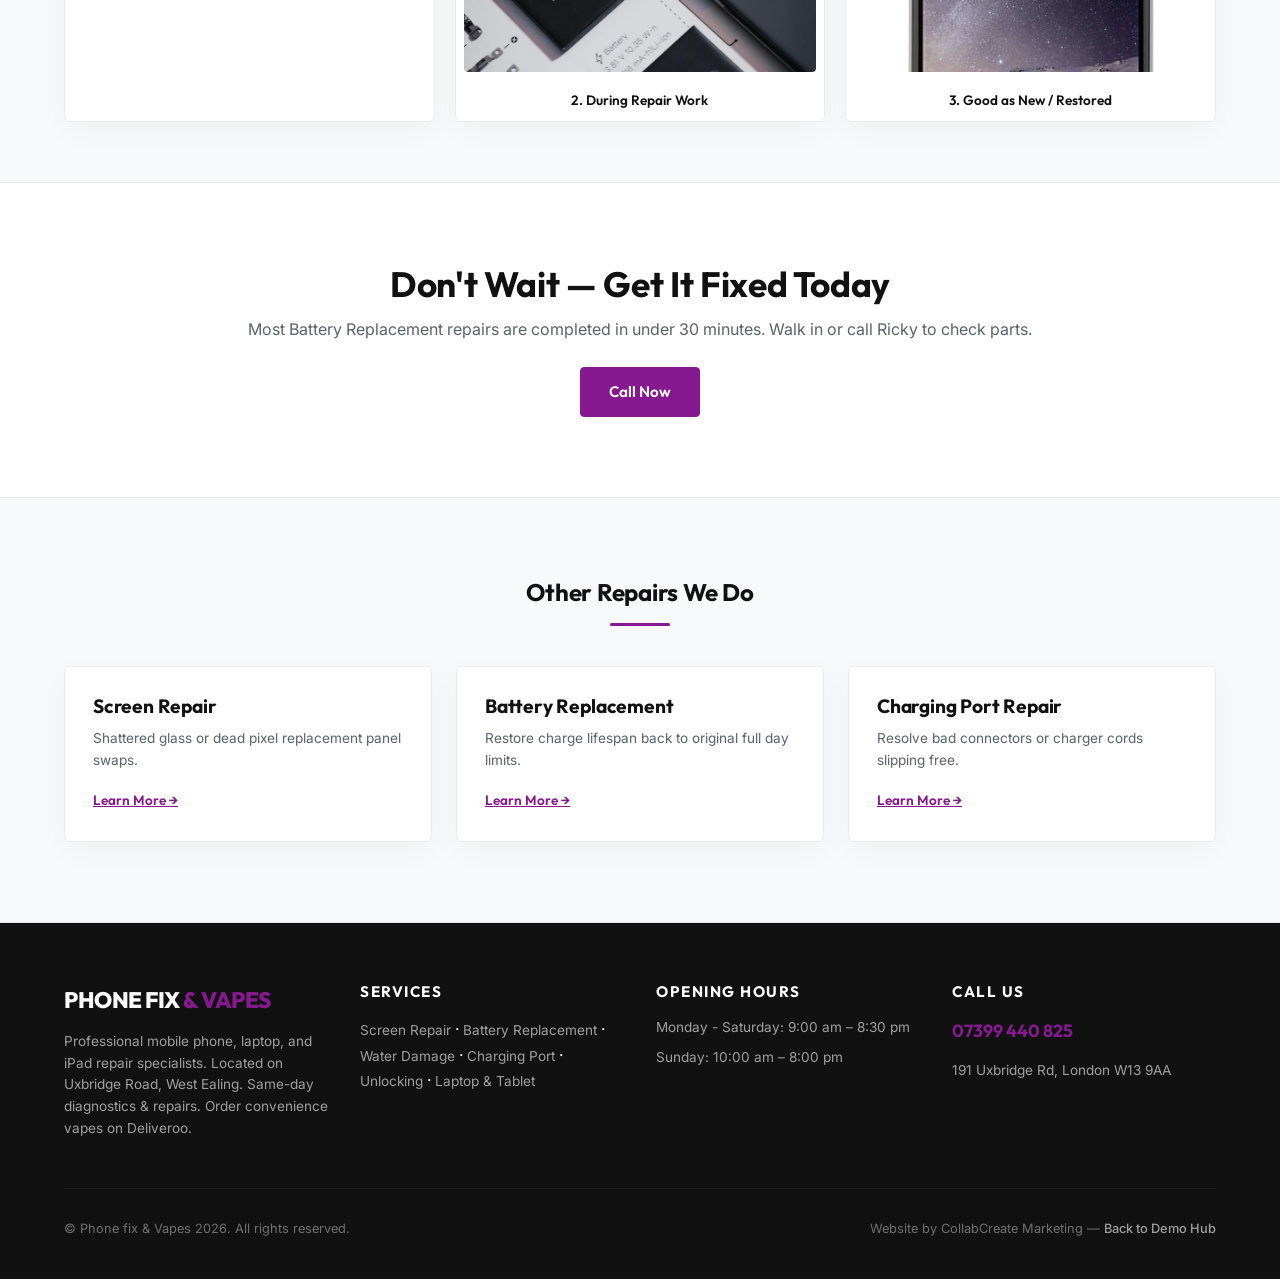
==== commit c000416b: "Fix mobile dropdown menu toggle/alignment and optimize large images for faster load speeds" ====
--- a/battery-replacement.html
+++ b/battery-replacement.html
@@ -188,6 +188,27 @@
             hamburger.querySelector('i').classList.toggle('fa-xmark');
         });
 
+        // Repairs dropdown toggle on mobile
+        const dropdownTrigger = document.querySelector('.dropdown-trigger') || document.querySelector('.dropdown > a');
+        const dropdownMenu = document.querySelector('.dropdown-menu');
+        if (dropdownTrigger && dropdownMenu) {
+            dropdownTrigger.addEventListener('click', (e) => {
+                if (window.innerWidth <= 768) {
+                    e.preventDefault();
+                    dropdownMenu.classList.toggle('active');
+                    dropdownTrigger.classList.toggle('active');
+                    
+                    // Rotate chevron icon
+                    const chevron = dropdownTrigger.querySelector('.fa-chevron-down') || dropdownTrigger.querySelector('.fa-angle-down');
+                    if (chevron) {
+                        chevron.style.transform = dropdownMenu.classList.contains('active') ? 'rotate(180deg)' : 'none';
+                        chevron.style.transition = 'transform 0.3s ease';
+                    }
+                }
+            });
+        }
+
+
         // Intersection Observer Scroll Animations
         const revealElements = document.querySelectorAll('.reveal');
         const observer = new IntersectionObserver((entries, obs) => {
--- a/style.css
+++ b/style.css
@@ -1244,3 +1244,45 @@
         background-color: var(--bg-alternate) !important;
     }
 }
+
+/* Premium Mobile Dropdown Fixes */
+@media (max-width: 768px) {
+    .dropdown {
+        width: 100% !important;
+        text-align: center !important;
+    }
+    .dropdown-trigger, .dropdown > a {
+        display: inline-flex !important;
+        align-items: center !important;
+        justify-content: center !important;
+        width: 100% !important;
+        gap: 6px !important;
+    }
+    .dropdown-menu {
+        display: none !important; /* Hide by default on mobile */
+        position: static !important;
+        width: 100% !important;
+        background-color: var(--bg-alternate) !important;
+        border-radius: 6px !important;
+        margin-top: 10px !important;
+        padding: 8px 0 !important;
+        box-shadow: none !important;
+        border: none !important;
+        visibility: visible !important;
+        opacity: 1 !important;
+        transform: none !important;
+    }
+    .dropdown-menu.active {
+        display: block !important;
+    }
+    .dropdown-menu li {
+        width: 100% !important;
+    }
+    .dropdown-menu li a {
+        padding: 10px 20px !important;
+        text-align: center !important;
+        width: 100% !important;
+        font-size: 0.95rem !important;
+        display: block !important;
+    }
+}
